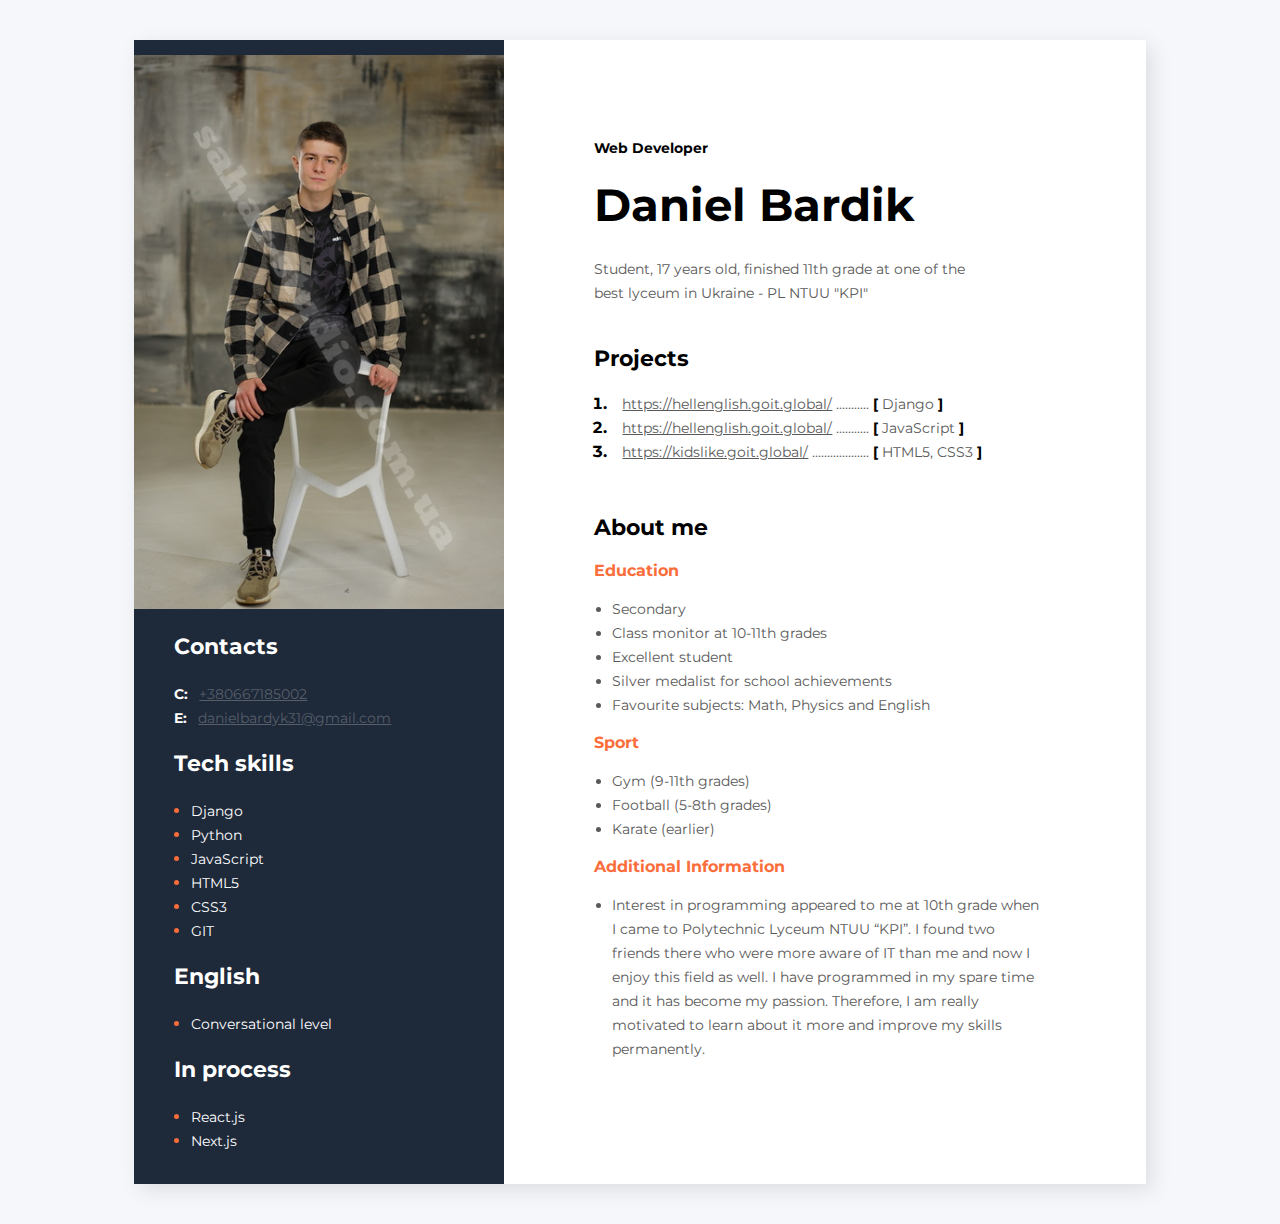
==== index.html @ 328f0d99 "Second editing" ====
<!DOCTYPE html>
<html lang="en">
<head>
    <meta charset="UTF-8">
    <meta http-equiv="X-UA-Compatible" content="IE=edge">
    <meta name="viewport" content="width=device-width, initial-scale=1.0">
    <title>My resume</title>
    <link rel="preconnect" href="https://fonts.googleapis.com">
    <link rel="preconnect" href="https://fonts.gstatic.com" crossorigin>
    <link href="https://fonts.googleapis.com/css2?family=Montserrat:wght@400;700&display=swap" rel="stylesheet">

    <link rel="stylesheet" href="css/style.css">
</head>
<body>
   
    <!-- Main container -->
    <div class="main-container">
        <!-- Main content sections -->
        <div class="main-content-section">
        <!-- About me section -->
            <div class="about-me-section">
                <h2 class="about-me-profession">Web Developer</h2>
                <h1 class="about-me-name">Daniel Bardik</h1>
                <p class="about-me-description">Student, 17 years old, finished 11th grade at one of the best lyceum in Ukraine - PL NTUU "KPI"</p>
            </div>
            
            <!-- My projects section -->
            <div class="my-projects-section">
                <h3 class="main-content-title">Projects</h3>

                <ol class="my-projects-list">
                    <li class="my-projects-item">
                        <span class="my-projects-text">
                            <a href="https://hellenglish.goit.global/" class="my-projects-link">https://hellenglish.goit.global/</a>
                            ...........
                            <span class="my-projects-bracket">[</span> Django <span class="my-projects-bracket">]</span>
                        </span>
                    </li>
                    <li class="my-projects-item">
                        <span class="my-projects-text">
                            <a href="https://hellenglish.goit.global/" class="my-projects-link">https://hellenglish.goit.global/</a>
                            ...........
                            <span class="my-projects-bracket">[</span> JavaScript <span class="my-projects-bracket">]</span>
                        </span>
                    </li>
                    <li class="my-projects-item">
                        <span class="my-projects-text">
                            <a href="https://kidslike.goit.global/" class="my-projects-link">https://kidslike.goit.global/</a>
                            ...................
                            <span class="my-projects-bracket">[</span> HTML5, CSS3 <span class="my-projects-bracket">]</span>
                        </span>
                    </li>
                </ol>
                
            </div>
            <!-- All about me section -->
            <div>
                <h3 class="main-content-title">About me</h3>

                <!-- Company 1 -->
                <div class="my-work-experience-company-block">
                    <h4 class="my-work-experience-position"><span class="my-work-experience-company">Education</span></h4>
                    <!-- <p class="my-work-experience-period">March 2015 - October 2018 <span class="my-work-experience-divider">|</span> Country</p> -->
                
                    <ul class="my-work-experience-duties">
                        <li class="my-work-experience-duty">Secondary</li>
                        <li class="my-work-experience-duty">Class monitor at 10-11th grades</li>
                        <li class="my-work-experience-duty">Excellent student</li>
                        <li class="my-work-experience-duty">Silver medalist for school achievements</li>
                        <li class="my-work-experience-duty">Favourite subjects: Math, Physics and English</li>
                    </ul>
                </div>
                <!-- Company 2 -->
                <div class="my-work-experience-company-block">
                    <h4 class="my-work-experience-position"><span class="my-work-experience-company">Sport</span></h4>
                    <!-- <p class="my-work-experience-period">June 2014 - February 2015 <span class="my-work-experience-divider">|</span> Country</p> -->
                
                    <ul class="my-work-experience-duties">
                        <li class="my-work-experience-duty">Gym (9-11th grades)</li>
                        <li class="my-work-experience-duty">Football (5-8th grades)</li>
                        <li class="my-work-experience-duty">Karate (earlier)</li>
                    </ul>
                </div>
                <!-- Company 3 -->
                <div class="my-work-experience-company-block">
                    <h4 class="my-work-experience-position"><span class="my-work-experience-company">Additional Information</span></h4>
                    <!-- <p class="my-work-experience-period">September 2019 - up to now <span class="my-work-experience-divider">|</span> Country</p> -->

                    <ul class="my-work-experience-duties">
                        <li class="my-work-experience-duty">Interest in programming appeared to me at 10th grade when I came to Polytechnic Lyceum NTUU “KPI”. I found two friends there who were more aware of IT than me and now I enjoy this field as well. I have programmed in my spare time and it has become my passion. Therefore, I am really motivated to learn about it more and improve my skills permanently.</li>
                        <!-- <li class="my-work-experience-duty">Lorem ipsum dolor sit amet, consectetur adipiscing elit.</li>
                        <li class="my-work-experience-duty">Risus commodo viverra maecenas.</li>
                        <li class="my-work-experience-duty">Lorem ipsum dolor sit amet, consectetur adipiscing elit, sed do eiusmod.</li> -->
                    </ul>
                </div>
            </div>
            <!-- Education section -->
            <!-- <div>
                <h3 class="main-content-title">Education</h3>
                <h4 class="my-university">National University of Radioelectronics</h4>   
                <h4 class="my-management">Management</h4>
                <p class="my-work-experience-period">September 2009 - June 2014 <span class="my-work-experience-divider">|</span> Country</p>
            </div> -->
        </div>
        <!-- Sidebar section -->
        <aside class="sidebar-section">
                <img src="img/photo-for-resume.png" alt="My photo" width=370px>

                <!-- Contacts section -->
                <div class="contacts-section">
                    <h3 class="sidebar-title">Contacts</h3>
                    <div>
                        <span class="contacts-section-type">C:</span>
                        <a class="contacts-section-link" href="tel:+380667185002">+380667185002</a>
                    </div>
                    <div>
                        <span class="contacts-section-type">E:</span>
                        <a class="contacts-section-link" href="mailto:danielbardyk31@gmail.com">danielbardyk31@gmail.com</a>
                    </div>
                </div>

                <!-- Tech skills section -->
                <div class="tech-skills-section">
                    <h3 class="sidebar-title">Tech skills</h3>
                    <ul class="tech-skills-list">
                        <li class="tech-skills-item"> <span class="tech-skills-item-text">Django</span></li>
                        <li class="tech-skills-item"> <span class="tech-skills-item-text">Python</span></li>
                        <li class="tech-skills-item"> <span class="tech-skills-item-text">JavaScript</span></li>
                        <li class="tech-skills-item"> <span class="tech-skills-item-text">HTML5</span></li>
                        <li class="tech-skills-item"> <span class="tech-skills-item-text">CSS3</span></li>
                        <li class="tech-skills-item"> <span class="tech-skills-item-text">GIT</span></li>
                    </ul>
                </div>

                <div class="soft-skills-section">
                    <h3 class="sidebar-title">English</h3>
                    <ul class="soft-skills-list">
                        <li class="soft-skills-item"> <span class="soft-skills-item-text">Conversational level</span></li>
                    </ul>
                </div>   

                <!-- In process section -->
                <div class="soft-skills-section">
                    <h3 class="sidebar-title">In process</h3>
                    <ul class="soft-skills-list">
                        <li class="soft-skills-item"> <span class="soft-skills-item-text">React.js</span></li>
                        <li class="soft-skills-item"> <span class="soft-skills-item-text">Next.js</span></li>
                    </ul>
                </div>    
        </aside>
    </div>
</body>
</html>
---- css/style.css ----
body {
  background-color: #f5f7fa;
  font-family: "Montserrat", sans-serif;
}
.main-container {
  display: flex;
  flex-direction: row-reverse;
  width: 80%;
  background: #fff;
  margin: 40px auto;
  box-shadow: 6px 6px 20px rgba(0, 0, 0, 0.1);
}
/* About me section */
.about-me-section {
  margin: 0 0 40px 0;
}
/* Main content section */
.main-content-section {
  padding: 100px 90px;
}
.about-me-profession {
  font-style: normal;
  font-weight: bold;
  font-size: 14px;
  line-height: 17px;
  color: #000;
  margin: 0 0 20px 0;
}
.about-me-name {
  font-style: normal;
  font-weight: bold;
  font-size: 45px;
  line-height: 55px;
  color: #000;
  margin: 0 0 25px 0;
}
.about-me-description {
  font-style: normal;
  font-weight: normal;
  font-size: 14px;
  line-height: 24px;
  color: #595959;
  width: 400px;
}

/* My projects section */
.main-content-title {
  font-style: normal;
  font-weight: bold;
  font-size: 22px;
  line-height: 27px;
  color: #000000;
  margin-bottom: 20px;
}

.my-projects-section {
  margin-bottom: 50px;
}

.my-projects-list {
  padding: 0 0 0 18px;
}
.my-projects-item {
  color: #000000;
  font-weight: bold;
}
.my-projects-link,
.my-projects-text {
  font-style: normal;
  font-weight: normal;
  font-size: 14px;
  line-height: 24px;
  color: #595959;
  margin-left: 5px;
}

.my-projects-bracket {
  font-style: normal;
  font-weight: bold;
  font-size: 14px;
  line-height: 24px;
  color: #000000;
}
/* My work experience */

.my-work-experience-company {
  color: #fb6d3a;
}
.my-work-experience-position {
  font-style: normal;
  font-weight: bold;
  font-size: 16px;
  line-height: 20px;
  margin: 0 0 10px 0;
}
.my-work-experience-period {
  font-style: normal;
  font-weight: normal;
  font-size: 12px;
  line-height: 15px;
  color: #a8a8a8;
  margin: 0 0 8px 0;
}
.my-work-experience-divider {
  color: #000;
}
.my-work-experience-duties {
  padding: 0 0 0 18px;
}
.my-work-experience-duty {
  font-style: normal;
  font-weight: normal;
  font-size: 14px;
  line-height: 24px;
  color: #595959;
}
.my-work-experience-company-block {
  margin: 0 15px 0 0;
}
/* Education content */
.my-university {
  margin: 0;
  color: #fb6d3a;
}
.my-management {
  margin-top: 11px;
  margin-bottom: 12px;
}
/* Sidebar section */

.sidebar-section {
  background: #1e2939;
  width: 370px;
  padding: 15px 0;
}
.contacts-section,
.tech-skills-section,
.soft-skills-section {
  margin: 20px 0 0 40px;
}
.sidebar-title {
  font-style: normal;
  font-weight: bold;
  font-size: 22px;
  line-height: 27px;
  color: #fff;
  margin-top: 10px;
}
/* Contacts section */
.contacts-section-type {
  font-weight: bold;
  font-size: 14px;
  line-height: 24px;
  color: #fff;
  margin-right: 7px;
}
.contacts-section-link {
  color: #565e6a;
  font-style: normal;
  font-weight: normal;
  font-size: 14px;
  line-height: 24px;
}
/* Tech and soft skills section */
.tech-skills-list,
.soft-skills-list {
  padding: 0 0 0 17px;
}
.tech-skills-item,
.soft-skills-item {
  color: #fb6d3a;
}
.tech-skills-item-text,
.soft-skills-item-text {
  font-style: normal;
  font-weight: normal;
  font-size: 14px;
  line-height: 24px;
  color: #fff;
}
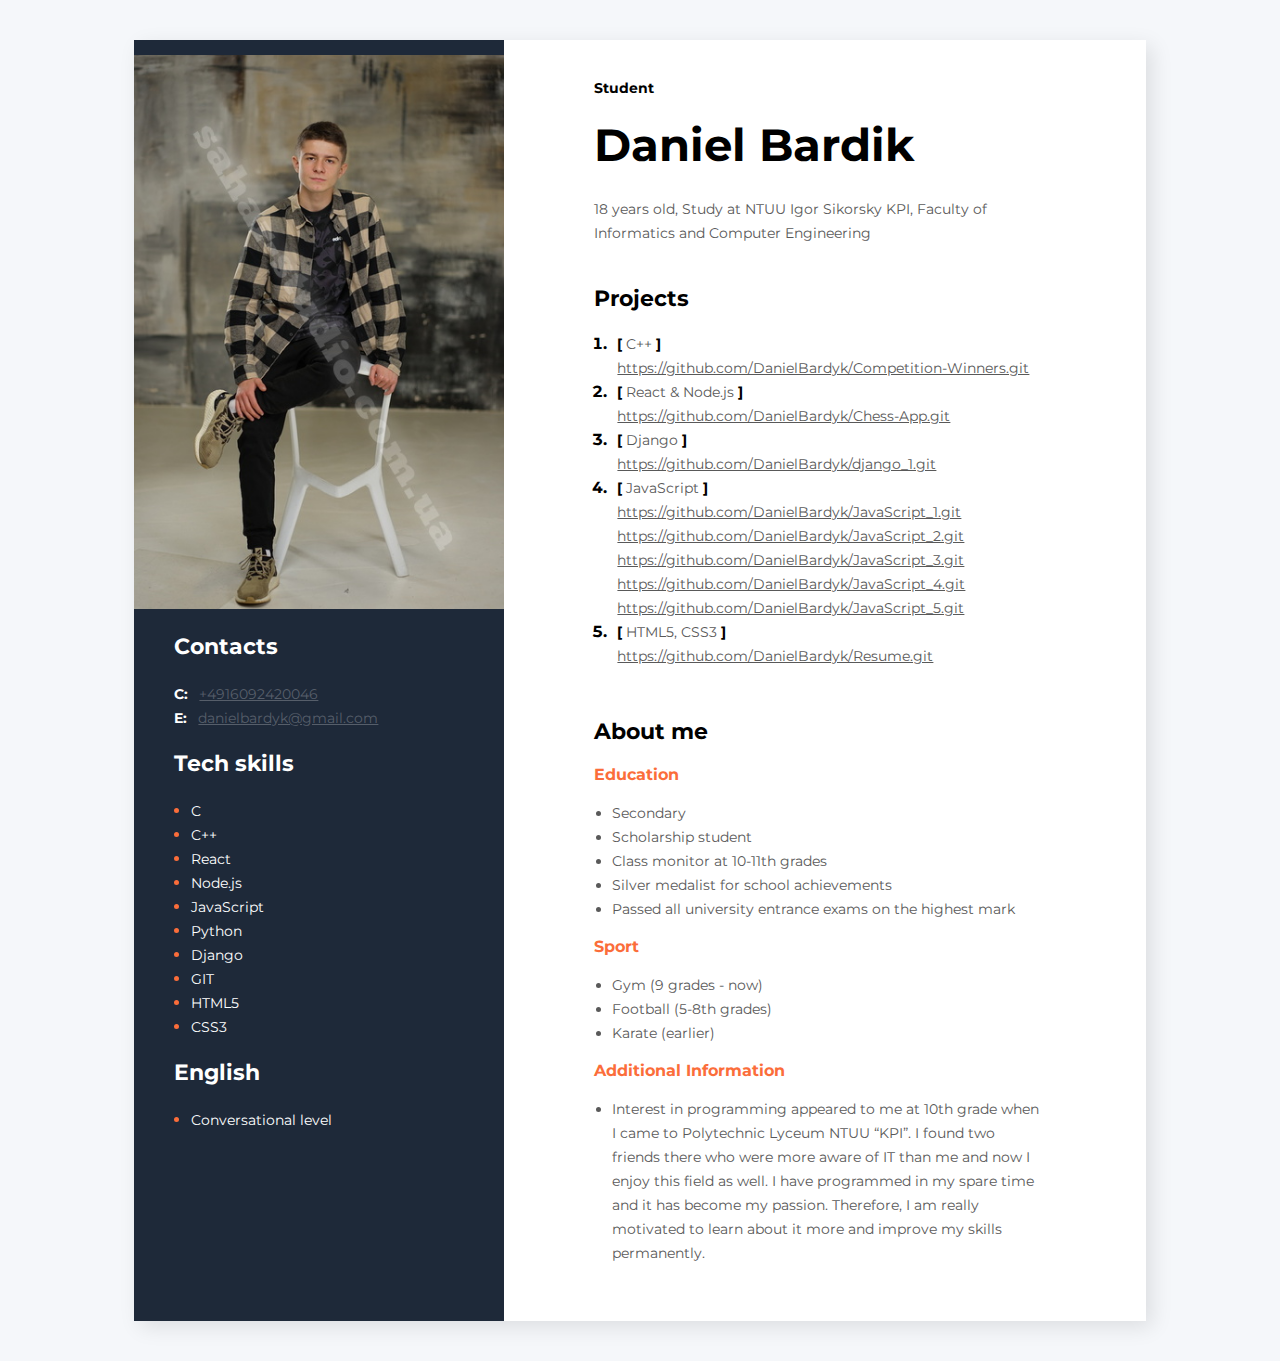
==== commit d6790f6e: "Changed the name of the link to the project on HTML5 & CSS3" ====
--- a/index.html
+++ b/index.html
@@ -19,9 +19,9 @@
         <div class="main-content-section">
         <!-- About me section -->
             <div class="about-me-section">
-                <h2 class="about-me-profession">Web Developer</h2>
+                <h2 class="about-me-profession">Student</h2>
                 <h1 class="about-me-name">Daniel Bardik</h1>
-                <p class="about-me-description">Student, 17 years old, finished 11th grade at one of the best lyceum in Ukraine - PL NTUU "KPI"</p>
+                <p class="about-me-description">18 years old, Study at NTUU Igor Sikorsky KPI, Faculty of Informatics and Computer Engineering</p>
             </div>
             
             <!-- My projects section -->
@@ -29,78 +29,75 @@
                 <h3 class="main-content-title">Projects</h3>
 
                 <ol class="my-projects-list">
-                    <li class="my-projects-item">
+                    <li class="my-projects-item">                       
                         <span class="my-projects-text">
-                            <a href="https://hellenglish.goit.global/" class="my-projects-link">https://hellenglish.goit.global/</a>
-                            ...........
-                            <span class="my-projects-bracket">[</span> Django <span class="my-projects-bracket">]</span>
+                            <span class="my-projects-bracket">[</span> C++ <span class="my-projects-bracket">]</span><br>
+                            <a href="https://github.com/DanielBardyk/Competition-Winners.git" class="my-projects-link">https://github.com/DanielBardyk/Competition-Winners.git</a>                           
+                        </span>
+                    </li>
+                    <li class="my-projects-item">                       
+                        <span class="my-projects-text">
+                            <span class="my-projects-bracket">[</span> React & Node.js <span class="my-projects-bracket">]</span><br>
+                            <a href="https://github.com/DanielBardyk/Chess-App.git" class="my-projects-link">https://github.com/DanielBardyk/Chess-App.git</a>                           
+                        </span>
+                    </li>
+                    <li class="my-projects-item">                       
+                        <span class="my-projects-text">
+                            <span class="my-projects-bracket">[</span> Django <span class="my-projects-bracket">]</span><br>
+                            <a href="https://github.com/DanielBardyk/django_1.git" class="my-projects-link">https://github.com/DanielBardyk/django_1.git</a>                           
                         </span>
                     </li>
                     <li class="my-projects-item">
                         <span class="my-projects-text">
-                            <a href="https://hellenglish.goit.global/" class="my-projects-link">https://hellenglish.goit.global/</a>
-                            ...........
-                            <span class="my-projects-bracket">[</span> JavaScript <span class="my-projects-bracket">]</span>
+                            <span class="my-projects-bracket">[</span> JavaScript <span class="my-projects-bracket">]</span><br>
+                            <a href="https://github.com/DanielBardyk/JavaScript_1.git" class="my-projects-link">https://github.com/DanielBardyk/JavaScript_1.git</a>
+                            <a href="https://github.com/DanielBardyk/JavaScript_2.git" class="my-projects-link">https://github.com/DanielBardyk/JavaScript_2.git</a>
+                            <a href="https://github.com/DanielBardyk/JavaScript_3.git" class="my-projects-link">https://github.com/DanielBardyk/JavaScript_3.git</a>
+                            <a href="https://github.com/DanielBardyk/JavaScript_4.git" class="my-projects-link">https://github.com/DanielBardyk/JavaScript_4.git</a>
+                            <a href="https://github.com/DanielBardyk/JavaScript_5.git" class="my-projects-link">https://github.com/DanielBardyk/JavaScript_5.git</a>
                         </span>
                     </li>
                     <li class="my-projects-item">
                         <span class="my-projects-text">
-                            <a href="https://kidslike.goit.global/" class="my-projects-link">https://kidslike.goit.global/</a>
-                            ...................
-                            <span class="my-projects-bracket">[</span> HTML5, CSS3 <span class="my-projects-bracket">]</span>
+                            <span class="my-projects-bracket">[</span> HTML5, CSS3 <span class="my-projects-bracket">]</span><br>
+                            <a href="https://github.com/DanielBardyk/Resume.git" class="my-projects-link">https://github.com/DanielBardyk/Resume.git</a>
                         </span>
                     </li>
                 </ol>
-                
+
             </div>
             <!-- All about me section -->
             <div>
                 <h3 class="main-content-title">About me</h3>
 
-                <!-- Company 1 -->
+                <!-- About me 1 -->
                 <div class="my-work-experience-company-block">
                     <h4 class="my-work-experience-position"><span class="my-work-experience-company">Education</span></h4>
-                    <!-- <p class="my-work-experience-period">March 2015 - October 2018 <span class="my-work-experience-divider">|</span> Country</p> -->
-                
                     <ul class="my-work-experience-duties">
                         <li class="my-work-experience-duty">Secondary</li>
+                        <li class="my-work-experience-duty">Scholarship student</li>
                         <li class="my-work-experience-duty">Class monitor at 10-11th grades</li>
-                        <li class="my-work-experience-duty">Excellent student</li>
                         <li class="my-work-experience-duty">Silver medalist for school achievements</li>
-                        <li class="my-work-experience-duty">Favourite subjects: Math, Physics and English</li>
+                        <li class="my-work-experience-duty">Passed all university entrance exams on the highest mark</li>
                     </ul>
                 </div>
-                <!-- Company 2 -->
+                <!-- About me 2 -->
                 <div class="my-work-experience-company-block">
                     <h4 class="my-work-experience-position"><span class="my-work-experience-company">Sport</span></h4>
-                    <!-- <p class="my-work-experience-period">June 2014 - February 2015 <span class="my-work-experience-divider">|</span> Country</p> -->
-                
                     <ul class="my-work-experience-duties">
-                        <li class="my-work-experience-duty">Gym (9-11th grades)</li>
+                        <li class="my-work-experience-duty">Gym (9 grades - now)</li>
                         <li class="my-work-experience-duty">Football (5-8th grades)</li>
                         <li class="my-work-experience-duty">Karate (earlier)</li>
                     </ul>
                 </div>
-                <!-- Company 3 -->
+                <!-- About me 3 -->
                 <div class="my-work-experience-company-block">
                     <h4 class="my-work-experience-position"><span class="my-work-experience-company">Additional Information</span></h4>
-                    <!-- <p class="my-work-experience-period">September 2019 - up to now <span class="my-work-experience-divider">|</span> Country</p> -->
-
                     <ul class="my-work-experience-duties">
                         <li class="my-work-experience-duty">Interest in programming appeared to me at 10th grade when I came to Polytechnic Lyceum NTUU “KPI”. I found two friends there who were more aware of IT than me and now I enjoy this field as well. I have programmed in my spare time and it has become my passion. Therefore, I am really motivated to learn about it more and improve my skills permanently.</li>
-                        <!-- <li class="my-work-experience-duty">Lorem ipsum dolor sit amet, consectetur adipiscing elit.</li>
-                        <li class="my-work-experience-duty">Risus commodo viverra maecenas.</li>
-                        <li class="my-work-experience-duty">Lorem ipsum dolor sit amet, consectetur adipiscing elit, sed do eiusmod.</li> -->
                     </ul>
                 </div>
             </div>
-            <!-- Education section -->
-            <!-- <div>
-                <h3 class="main-content-title">Education</h3>
-                <h4 class="my-university">National University of Radioelectronics</h4>   
-                <h4 class="my-management">Management</h4>
-                <p class="my-work-experience-period">September 2009 - June 2014 <span class="my-work-experience-divider">|</span> Country</p>
-            </div> -->
         </div>
         <!-- Sidebar section -->
         <aside class="sidebar-section">
@@ -111,11 +108,11 @@
                     <h3 class="sidebar-title">Contacts</h3>
                     <div>
                         <span class="contacts-section-type">C:</span>
-                        <a class="contacts-section-link" href="tel:+380667185002">+380667185002</a>
+                        <a class="contacts-section-link" href="tel:+380667185002">+4916092420046</a>
                     </div>
                     <div>
                         <span class="contacts-section-type">E:</span>
-                        <a class="contacts-section-link" href="mailto:danielbardyk31@gmail.com">danielbardyk31@gmail.com</a>
+                        <a class="contacts-section-link" href="mailto:danielbardyk31@gmail.com">danielbardyk@gmail.com</a>
                     </div>
                 </div>
 
@@ -123,12 +120,16 @@
                 <div class="tech-skills-section">
                     <h3 class="sidebar-title">Tech skills</h3>
                     <ul class="tech-skills-list">
+                        <li class="tech-skills-item"> <span class="tech-skills-item-text">C</span></li>
+                        <li class="tech-skills-item"> <span class="tech-skills-item-text">C++</span></li>
+                        <li class="tech-skills-item"> <span class="tech-skills-item-text">React</span></li>
+                        <li class="tech-skills-item"> <span class="tech-skills-item-text">Node.js</span></li>
+                        <li class="tech-skills-item"> <span class="tech-skills-item-text">JavaScript</span></li>
+                        <li class="tech-skills-item"> <span class="tech-skills-item-text">Python</span></li>
                         <li class="tech-skills-item"> <span class="tech-skills-item-text">Django</span></li>
-                        <li class="tech-skills-item"> <span class="tech-skills-item-text">Python</span></li>
-                        <li class="tech-skills-item"> <span class="tech-skills-item-text">JavaScript</span></li>
+                        <li class="tech-skills-item"> <span class="tech-skills-item-text">GIT</span></li>
                         <li class="tech-skills-item"> <span class="tech-skills-item-text">HTML5</span></li>
                         <li class="tech-skills-item"> <span class="tech-skills-item-text">CSS3</span></li>
-                        <li class="tech-skills-item"> <span class="tech-skills-item-text">GIT</span></li>
                     </ul>
                 </div>
 
@@ -137,16 +138,7 @@
                     <ul class="soft-skills-list">
                         <li class="soft-skills-item"> <span class="soft-skills-item-text">Conversational level</span></li>
                     </ul>
-                </div>   
-
-                <!-- In process section -->
-                <div class="soft-skills-section">
-                    <h3 class="sidebar-title">In process</h3>
-                    <ul class="soft-skills-list">
-                        <li class="soft-skills-item"> <span class="soft-skills-item-text">React.js</span></li>
-                        <li class="soft-skills-item"> <span class="soft-skills-item-text">Next.js</span></li>
-                    </ul>
-                </div>    
+                </div>
         </aside>
     </div>
 </body>
--- a/css/style.css
+++ b/css/style.css
@@ -16,7 +16,7 @@
 }
 /* Main content section */
 .main-content-section {
-  padding: 100px 90px;
+  padding: 40px 90px;
 }
 .about-me-profession {
   font-style: normal;
